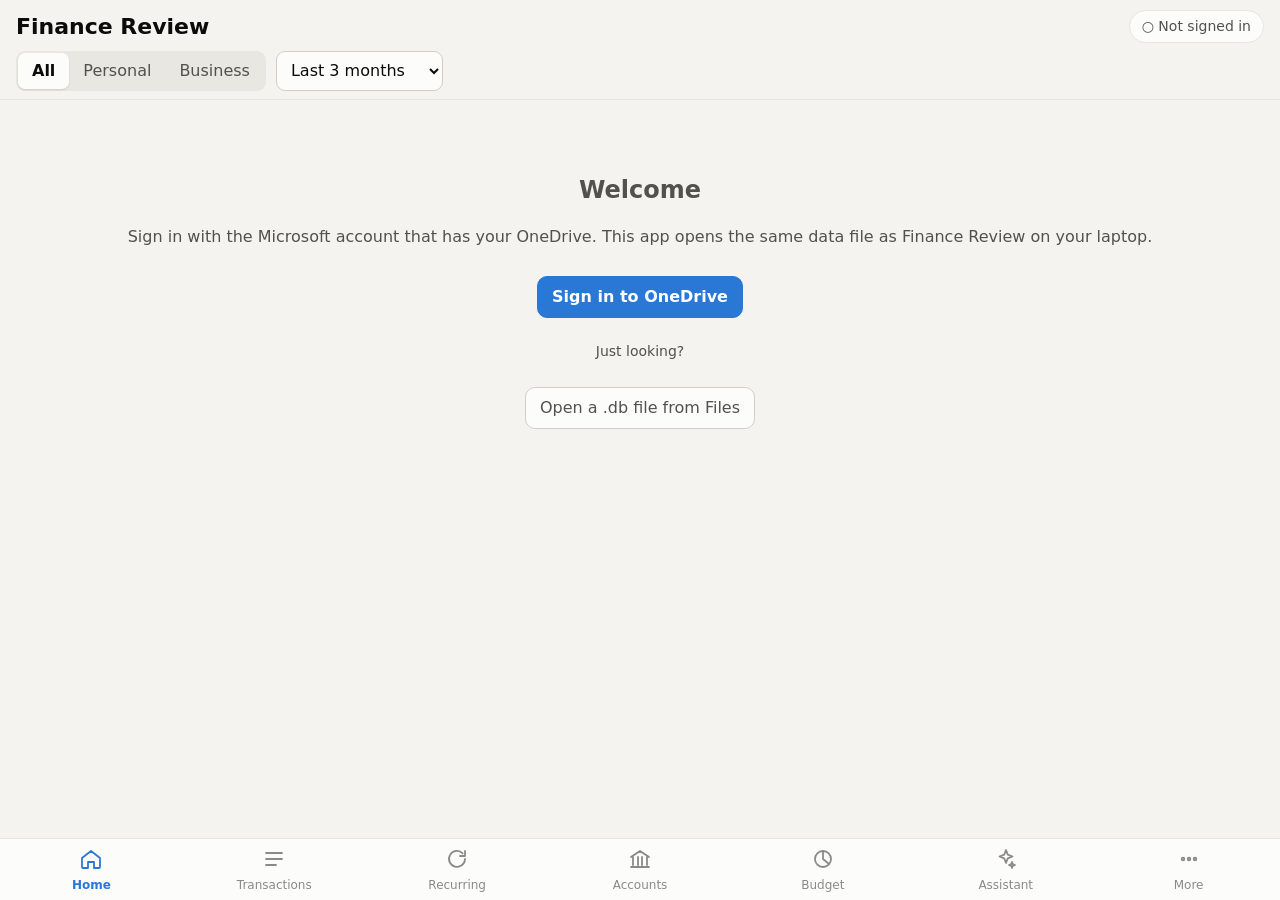
==== index.html @ 097a26e6 "Add files via upload" ====
<!DOCTYPE html>
<html lang="en">
<head>
<meta charset="utf-8">
<meta name="viewport" content="width=device-width, initial-scale=1, viewport-fit=cover">
<meta name="apple-mobile-web-app-capable" content="yes">
<meta name="mobile-web-app-capable" content="yes">
<meta name="apple-mobile-web-app-status-bar-style" content="default">
<meta name="apple-mobile-web-app-title" content="Finance">
<meta name="theme-color" content="#f4f3f0">
<link rel="manifest" href="manifest.webmanifest">
<link rel="apple-touch-icon" href="icon-180.png">
<link rel="icon" href="icon-180.png">
<title>Finance Review</title>
<link rel="stylesheet" href="app.css">
</head>
<body>
<header class="top">
  <div class="title-row">
    <h1>Finance Review</h1>
    <button id="syncPill" class="pill" type="button">Not signed in</button>
  </div>
  <div class="filters">
    <div class="seg" id="ownerSeg">
      <button data-v="All" class="on">All</button><button data-v="Personal">Personal</button><button data-v="Business">Business</button>
    </div>
    <select id="period" aria-label="Period">
      <option>This month</option><option>Last month</option><option selected>Last 3 months</option>
      <option>Last 6 months</option><option>Last 12 months</option><option>This year</option>
      <option>Last year</option><option>All time</option>
    </select>
  </div>
</header>

<main id="main"></main>

<nav class="tabs" id="tabs">
  <button data-tab="home" class="on"><span class="ic"><svg viewBox="0 0 24 24"><path d="M3 11l9-7 9 7v9a1 1 0 0 1-1 1h-5v-6H9v6H4a1 1 0 0 1-1-1z"/></svg></span>Home</button>
  <button data-tab="txns"><span class="ic"><svg viewBox="0 0 24 24"><path d="M4 6h16M4 12h16M4 18h10"/></svg></span>Transactions</button>
  <button data-tab="recurring"><span class="ic"><svg viewBox="0 0 24 24"><path d="M20 12a8 8 0 1 1-2.3-5.7M20 4v5h-5"/></svg></span>Recurring</button>
  <button data-tab="accounts"><span class="ic"><svg viewBox="0 0 24 24"><path d="M3 10l9-6 9 6M5 10v8M10 10v8M14 10v8M19 10v8M3 20h18"/></svg></span>Accounts</button>
  <button data-tab="budget"><span class="ic"><svg viewBox="0 0 24 24"><circle cx="12" cy="12" r="8"/><path d="M12 4v8l6 5"/></svg></span>Budget</button>
  <button data-tab="assistant"><span class="ic"><svg viewBox="0 0 24 24"><path d="M12 3l1.8 4.7L18.5 9.5l-4.7 1.8L12 16l-1.8-4.7L5.5 9.5l4.7-1.8z"/><path d="M18 15l.8 2.2L21 18l-2.2.8L18 21l-.8-2.2L15 18l2.2-.8z"/></svg></span>Assistant</button>
  <button data-tab="more"><span class="ic"><svg viewBox="0 0 24 24"><circle cx="6" cy="12" r="1.3"/><circle cx="12" cy="12" r="1.3"/><circle cx="18" cy="12" r="1.3"/></svg></span>More</button>
</nav>

<div id="sheetWrap" class="sheet-wrap" hidden>
  <div class="sheet" role="dialog" aria-modal="true">
    <div class="sheet-head"><h2 id="sheetTitle"></h2><button class="link" id="sheetClose" type="button">Close</button></div>
    <div id="sheetBody" class="sheet-body"></div>
    <div id="sheetActions" class="sheet-actions"></div>
  </div>
</div>
<div id="tip" class="tip" hidden></div>
<div id="toast" class="toast" hidden></div>
<input type="file" id="filePick" hidden>

<script src="shared.js"></script>
<script src="sql-wasm.js"></script>
<script src="assistant.js"></script>
<script src="app.js"></script>
</body>
</html>
---- app.css ----
:root {
  --bg: #f4f3f0; --surface: #fcfcfb; --line: #e6e5e0; --line2: #efeee9;
  --text: #0b0b0b; --text2: #52514e; --muted: #8b8a85;
  --blue: #2a78d6; --orange: #eb6834; --good: #1a7f37; --bad: #b42318; --warn: #8a5a00; --warnbg: #fff4d6;
  --radius: 12px;
  --safe-b: env(safe-area-inset-bottom, 0px); --safe-t: env(safe-area-inset-top, 0px);
}
* { box-sizing: border-box; -webkit-tap-highlight-color: transparent; }
html, body { margin: 0; background: var(--bg); color: var(--text);
  font: 16px/1.35 -apple-system, BlinkMacSystemFont, "Segoe UI", system-ui, sans-serif; }
button, select, input { font: inherit; color: inherit; }
button { cursor: pointer; }

.top { position: sticky; top: 0; z-index: 5; background: var(--bg); padding: calc(10px + var(--safe-t)) 16px 8px;
  border-bottom: 1px solid var(--line); }
.title-row { display: flex; align-items: center; justify-content: space-between; gap: 10px; }
h1 { font-size: 22px; margin: 0; }
.filters { display: flex; gap: 10px; margin-top: 8px; flex-wrap: wrap; }
.seg { display: inline-flex; background: #e8e7e2; border-radius: 9px; padding: 2px; }
.seg button { border: 0; background: transparent; padding: 7px 14px; border-radius: 7px; color: var(--text2); min-height: 36px; }
.seg button.on { background: var(--surface); color: var(--text); font-weight: 600; box-shadow: 0 1px 2px rgba(0,0,0,.12); }
select, input[type=text], input[type=number], input[type=date], input[type=search] {
  background: var(--surface); border: 1px solid #cfcec8; border-radius: 9px; padding: 7px 10px; min-height: 40px; }
input[type=search] { width: 100%; }
.pill { border: 1px solid var(--line); background: var(--surface); border-radius: 999px; padding: 6px 12px; font-size: 14px; color: var(--text2); }
.pill.ok::before { content: "● "; color: var(--good); }
.pill.busy::before { content: "● "; color: var(--blue); }
.pill.err::before { content: "● "; color: var(--bad); }
.pill.off::before { content: "○ "; }

main { padding: 14px 16px calc(90px + var(--safe-b)); max-width: 1200px; margin: 0 auto; }
.tabs { position: fixed; bottom: 0; left: 0; right: 0; z-index: 6; display: flex; background: rgba(252,252,251,.96);
  border-top: 1px solid var(--line); padding-bottom: var(--safe-b); backdrop-filter: blur(12px); }
.tabs button { flex: 1; border: 0; background: none; padding: 8px 2px 7px; font-size: 12px; color: var(--muted);
  display: flex; flex-direction: column; align-items: center; gap: 2px; min-height: 54px; }
.tabs button .ic svg { width: 24px; height: 24px; fill: none; stroke: currentColor; stroke-width: 1.8; stroke-linecap: round; stroke-linejoin: round; }
.tabs button.on { color: var(--blue); font-weight: 600; }

.grid { display: grid; gap: 12px; }
.kpis { grid-template-columns: repeat(auto-fit, minmax(170px, 1fr)); }
.two { grid-template-columns: repeat(auto-fit, minmax(340px, 1fr)); }
.card { background: var(--surface); border: 1px solid var(--line); border-radius: var(--radius); padding: 12px 14px; }
.kpi .t { color: var(--text2); font-size: 13px; }
.kpi .v { font-size: 25px; font-weight: 650; margin: 2px 0; font-variant-numeric: tabular-nums; }
.kpi .s { color: var(--text2); font-size: 13px; }
.card h3 { font-size: 15px; margin: 0 0 8px; }
.section-title { font-weight: 650; margin: 18px 2px 8px; font-size: 16px; }
.muted { color: var(--text2); font-size: 14px; }
.warnbox { background: var(--warnbg); color: var(--warn); border-radius: 10px; padding: 10px 12px; margin-bottom: 12px; }
.warnbox button { border: 0; background: none; color: var(--blue); text-decoration: underline; padding: 0 4px; }
.good { color: var(--good); } .bad { color: var(--bad); }
.num { text-align: right; font-variant-numeric: tabular-nums; white-space: nowrap; }

.btn { border: 1px solid #cfcec8; background: var(--surface); border-radius: 10px; padding: 9px 14px; min-height: 42px; }
.btn.primary { background: var(--blue); border-color: var(--blue); color: #fff; font-weight: 600; }
.btn.danger { color: var(--bad); }
.btn:disabled { opacity: .5; }
.row-btns { display: flex; gap: 8px; flex-wrap: wrap; margin: 10px 0; }
.link { border: 0; background: none; color: var(--blue); padding: 6px; }

.list { background: var(--surface); border: 1px solid var(--line); border-radius: var(--radius); overflow: hidden; }
.li { display: flex; align-items: center; gap: 12px; padding: 11px 14px; border-top: 1px solid var(--line2); min-height: 56px; }
.li:first-child { border-top: 0; }
.li.tap:active { background: #eef4fc; }
.li .main { flex: 1; min-width: 0; }
.li .l1 { white-space: nowrap; overflow: hidden; text-overflow: ellipsis; }
.li .l2 { color: var(--text2); font-size: 13px; white-space: nowrap; overflow: hidden; text-overflow: ellipsis; }
.li .amt { font-weight: 600; }
.tag { display: inline-block; font-size: 12px; border-radius: 6px; padding: 1px 6px; background: #ecebe6; color: var(--text2); }
.tag.unc { background: var(--warnbg); color: var(--warn); }
.datehead { padding: 7px 14px; background: #f0efea; color: var(--text2); font-size: 13px; font-weight: 600; }

.bar { height: 10px; background: #ecebe6; border-radius: 5px; overflow: hidden; }
.bar > i { display: block; height: 100%; background: var(--blue); border-radius: 5px; }
.bar.over > i { background: var(--bad); }

table.t { width: 100%; border-collapse: collapse; font-size: 14px; }
table.t th { text-align: left; color: var(--text2); font-weight: 600; padding: 6px 8px; border-bottom: 1px solid var(--line); background: #f0efea; }
table.t td { padding: 7px 8px; border-bottom: 1px solid var(--line2); }
.scroll-x { overflow-x: auto; }

svg text { font-family: inherit; }
.chart { width: 100%; display: block; }
.legend { display: flex; gap: 14px; font-size: 13px; color: var(--text2); margin: 0 0 4px; }
.legend i { display: inline-block; width: 10px; height: 10px; border-radius: 3px; margin-right: 5px; vertical-align: -1px; }

.sheet-wrap { position: fixed; inset: 0; z-index: 20; background: rgba(0,0,0,.35); display: flex; align-items: flex-end; justify-content: center; }
.sheet-wrap[hidden] { display: none; }
.sheet { background: var(--bg); width: 100%; max-width: 760px; max-height: 92vh; border-radius: 16px 16px 0 0; display: flex; flex-direction: column;
  padding-bottom: var(--safe-b); }
@media (min-width: 800px) { .sheet-wrap { align-items: center; } .sheet { border-radius: 16px; max-height: 86vh; } }
.sheet-head { display: flex; align-items: center; justify-content: space-between; padding: 14px 16px 6px; }
.sheet-head h2 { font-size: 18px; margin: 0; }
.sheet-body { overflow: auto; padding: 6px 16px 10px; }
.sheet-actions { display: flex; gap: 8px; justify-content: flex-end; padding: 10px 16px 14px; border-top: 1px solid var(--line); }
.sheet-actions:empty { display: none; }
.field { display: flex; flex-direction: column; gap: 4px; margin: 10px 0; }
.field > span { font-size: 13px; color: var(--text2); }
.cats { display: flex; flex-wrap: wrap; gap: 8px; }
.cats button { border: 1px solid #cfcec8; background: var(--surface); border-radius: 999px; padding: 7px 12px; min-height: 38px; }
.cats button.on { background: var(--blue); color: #fff; border-color: var(--blue); }

.tip { position: fixed; z-index: 30; background: #1f1f1d; color: #fff; font-size: 13px; padding: 7px 10px; border-radius: 8px;
  pointer-events: none; max-width: 260px; }
.toast { position: fixed; z-index: 40; left: 50%; transform: translateX(-50%); bottom: calc(80px + var(--safe-b));
  background: #1f1f1d; color: #fff; padding: 10px 16px; border-radius: 10px; font-size: 14px; max-width: 90vw; }
.empty { text-align: center; padding: 40px 20px; color: var(--text2); }
.empty .btn { margin-top: 12px; }

.quick { display: flex; flex-wrap: wrap; gap: 8px; align-items: center; margin-bottom: 12px; }
.chat .msg { border-radius: 14px; padding: 10px 14px; margin: 10px 0; max-width: 92%; }
.chat .msg.you { background: #2a78d6; color: #fff; margin-left: auto; width: fit-content; white-space: pre-wrap; }
.chat .msg.claude { background: var(--surface); border: 1px solid var(--line); }
.chat .msg.claude p { margin: 6px 0; } .chat .msg.claude ul, .chat .msg.claude ol { margin: 6px 0; padding-left: 22px; }
.chat .msg.claude h3, .chat .msg.claude h4 { margin: 12px 0 6px; font-size: 16px; }
.chat .msg.claude table.t { margin: 8px 0; }
.chat .msg.err { background: #fde8e7; color: var(--bad); }
.askbar { position: sticky; bottom: calc(64px + var(--safe-b)); display: flex; gap: 8px; align-items: flex-end; margin-top: 12px;
  background: var(--bg); padding: 8px 0; }
.askbar textarea { flex: 1; resize: none; border: 1px solid #cfcec8; border-radius: 12px; padding: 10px 12px; font: inherit; background: var(--surface); min-height: 48px; }
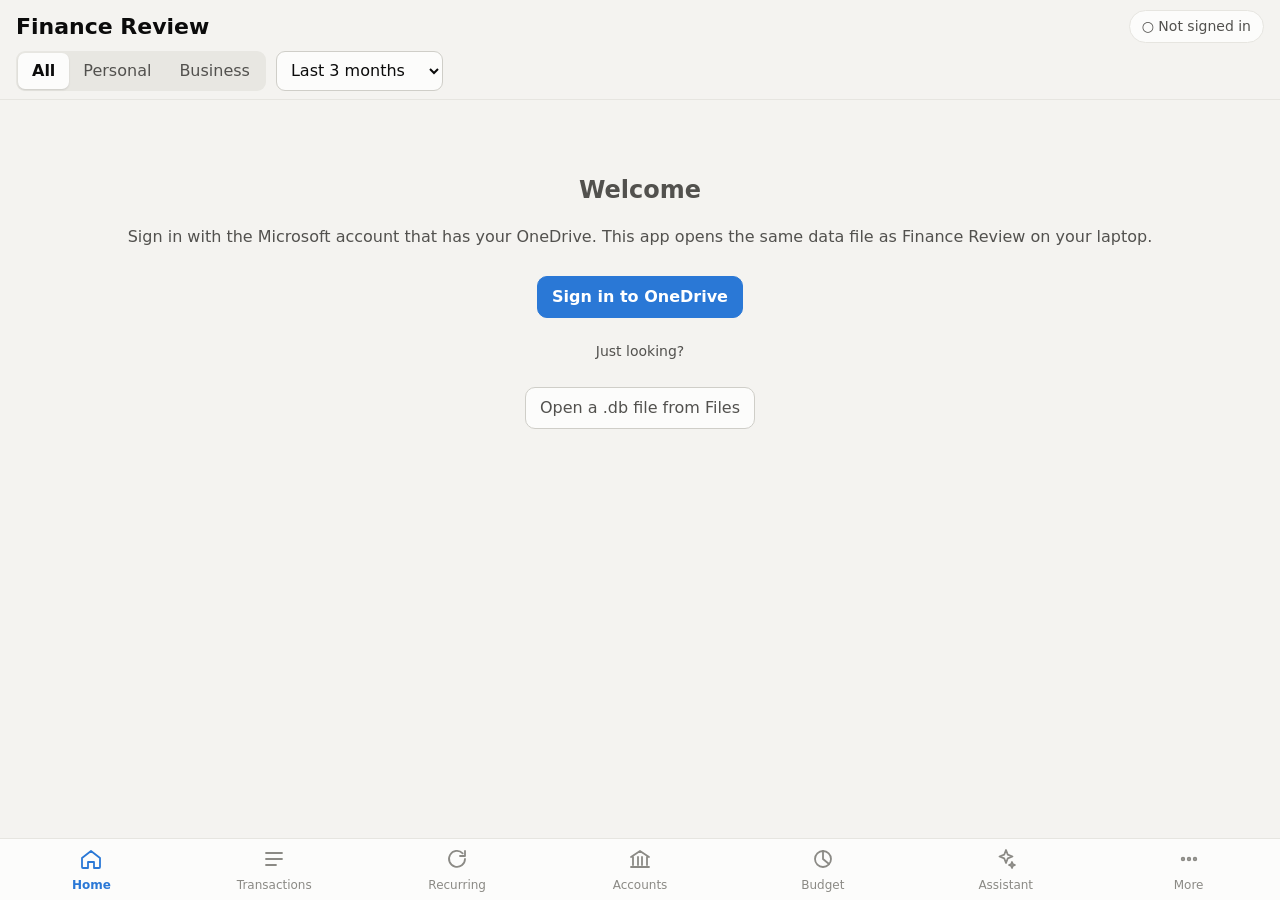
==== commit 29d31286: "Add files via upload" ====
--- a/index.html
+++ b/index.html
@@ -12,7 +12,7 @@
 <link rel="apple-touch-icon" href="icon-180.png">
 <link rel="icon" href="icon-180.png">
 <title>Finance Review</title>
-<link rel="stylesheet" href="app.css">
+<link rel="stylesheet" href="app.css?v=202610311734">
 </head>
 <body>
 <header class="top">
@@ -55,9 +55,9 @@
 <div id="toast" class="toast" hidden></div>
 <input type="file" id="filePick" hidden>
 
-<script src="shared.js"></script>
-<script src="sql-wasm.js"></script>
-<script src="assistant.js"></script>
-<script src="app.js"></script>
+<script src="shared.js?v=202610311734"></script>
+<script src="sql-wasm.js?v=202610311734"></script>
+<script src="assistant.js?v=202610311734"></script>
+<script src="app.js?v=202610311734"></script>
 </body>
 </html>
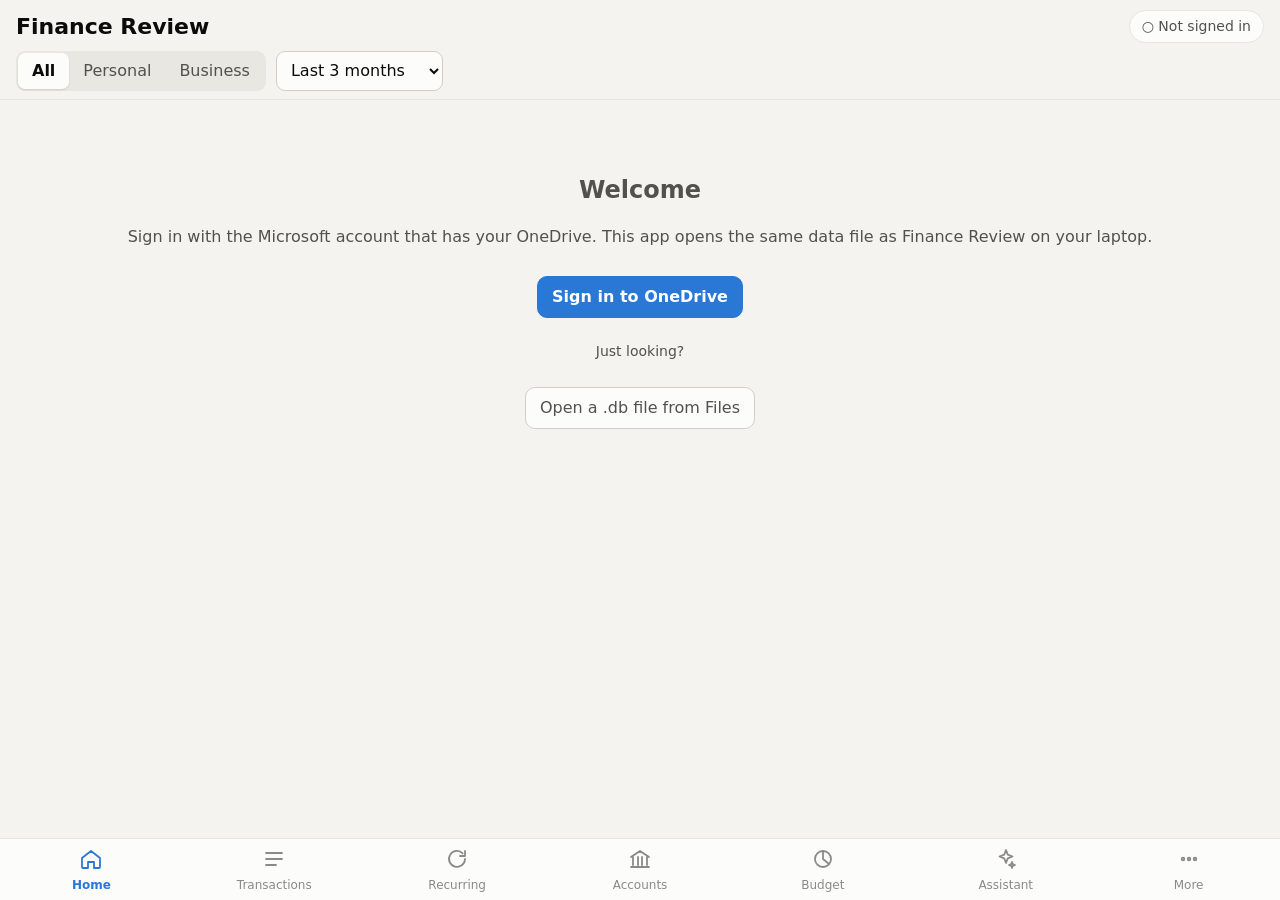
==== commit a397f916: "Add files via upload" ====
--- a/index.html
+++ b/index.html
@@ -12,7 +12,7 @@
 <link rel="apple-touch-icon" href="icon-180.png">
 <link rel="icon" href="icon-180.png">
 <title>Finance Review</title>
-<link rel="stylesheet" href="app.css?v=202610311734">
+<link rel="stylesheet" href="app.css?v=202610312045">
 </head>
 <body>
 <header class="top">
@@ -55,9 +55,9 @@
 <div id="toast" class="toast" hidden></div>
 <input type="file" id="filePick" hidden>
 
-<script src="shared.js?v=202610311734"></script>
-<script src="sql-wasm.js?v=202610311734"></script>
-<script src="assistant.js?v=202610311734"></script>
-<script src="app.js?v=202610311734"></script>
+<script src="shared.js?v=202610312045"></script>
+<script src="sql-wasm.js?v=202610312045"></script>
+<script src="assistant.js?v=202610312045"></script>
+<script src="app.js?v=202610312045"></script>
 </body>
 </html>
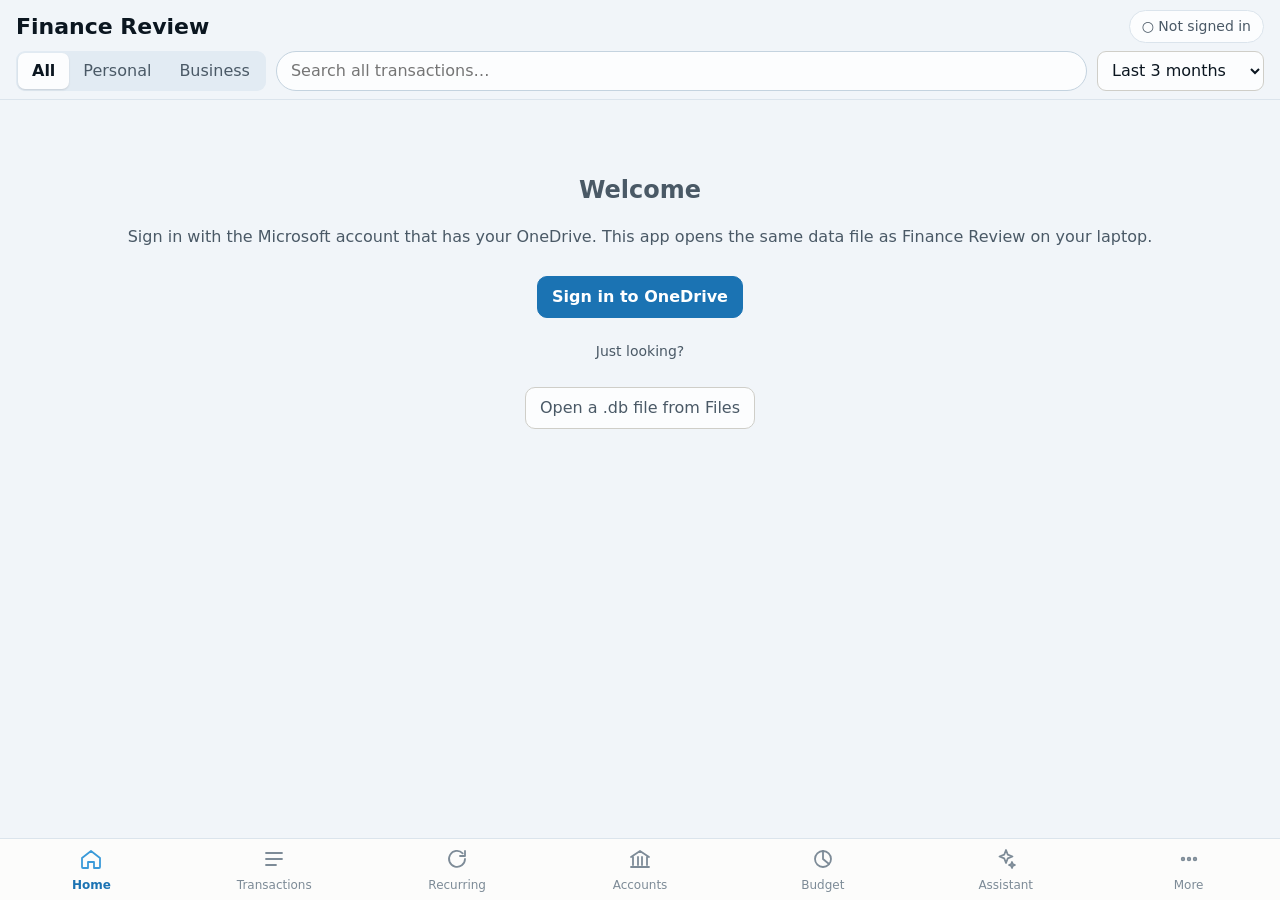
==== commit 770e1070: "Add files via upload" ====
--- a/index.html
+++ b/index.html
@@ -7,12 +7,12 @@
 <meta name="mobile-web-app-capable" content="yes">
 <meta name="apple-mobile-web-app-status-bar-style" content="default">
 <meta name="apple-mobile-web-app-title" content="Finance">
-<meta name="theme-color" content="#f4f3f0">
+<meta name="theme-color" content="#f1f5f9">
 <link rel="manifest" href="manifest.webmanifest">
 <link rel="apple-touch-icon" href="icon-180.png">
 <link rel="icon" href="icon-180.png">
 <title>Finance Review</title>
-<link rel="stylesheet" href="app.css?v=202610312045">
+<link rel="stylesheet" href="app.css?v=202611010832">
 </head>
 <body>
 <header class="top">
@@ -24,6 +24,7 @@
     <div class="seg" id="ownerSeg">
       <button data-v="All" class="on">All</button><button data-v="Personal">Personal</button><button data-v="Business">Business</button>
     </div>
+    <input id="gsearch" type="search" placeholder="Search all transactions…" aria-label="Search all transactions" autocomplete="off">
     <select id="period" aria-label="Period">
       <option>This month</option><option>Last month</option><option selected>Last 3 months</option>
       <option>Last 6 months</option><option>Last 12 months</option><option>This year</option>
@@ -51,13 +52,15 @@
     <div id="sheetActions" class="sheet-actions"></div>
   </div>
 </div>
+<div id="lockScreen" class="lockscreen" hidden></div>
 <div id="tip" class="tip" hidden></div>
 <div id="toast" class="toast" hidden></div>
 <input type="file" id="filePick" hidden>
 
-<script src="shared.js?v=202610312045"></script>
-<script src="sql-wasm.js?v=202610312045"></script>
-<script src="assistant.js?v=202610312045"></script>
-<script src="app.js?v=202610312045"></script>
+<script src="shared.js?v=202611010832"></script>
+<script src="sql-wasm.js?v=202611010832"></script>
+<script src="assistant.js?v=202611010832"></script>
+<script src="app.js?v=202611010832"></script>
+<script src="lock.js?v=202611010832"></script>
 </body>
 </html>
--- a/app.css
+++ b/app.css
@@ -1,7 +1,7 @@
 :root {
-  --bg: #f4f3f0; --surface: #fcfcfb; --line: #e6e5e0; --line2: #efeee9;
-  --text: #0b0b0b; --text2: #52514e; --muted: #8b8a85;
-  --blue: #2a78d6; --orange: #eb6834; --good: #1a7f37; --bad: #b42318; --warn: #8a5a00; --warnbg: #fff4d6;
+  --bg: #f1f5f9; --surface: #fcfdfe; --line: #dbe4ec; --line2: #e9eff4;
+  --text: #0b1620; --text2: #4a5966; --muted: #7d8b97;
+  --sky: #3a9ad9; --blue: #1b73b3; --coral: #f0785a; --orange: #f0785a; --tint: #dceefb; --good: #1a7f37; --bad: #b42318; --warn: #8a5a00; --warnbg: #fff4d6;
   --radius: 12px;
   --safe-b: env(safe-area-inset-bottom, 0px); --safe-t: env(safe-area-inset-top, 0px);
 }
@@ -16,10 +16,10 @@
 .title-row { display: flex; align-items: center; justify-content: space-between; gap: 10px; }
 h1 { font-size: 22px; margin: 0; }
 .filters { display: flex; gap: 10px; margin-top: 8px; flex-wrap: wrap; }
-.seg { display: inline-flex; background: #e8e7e2; border-radius: 9px; padding: 2px; }
+.seg { display: inline-flex; background: #e2ebf3; border-radius: 9px; padding: 2px; }
 .seg button { border: 0; background: transparent; padding: 7px 14px; border-radius: 7px; color: var(--text2); min-height: 36px; }
 .seg button.on { background: var(--surface); color: var(--text); font-weight: 600; box-shadow: 0 1px 2px rgba(0,0,0,.12); }
-select, input[type=text], input[type=number], input[type=date], input[type=search] {
+select, input[type=text], input[type=password], input[type=number], input[type=date], input[type=search] {
   background: var(--surface); border: 1px solid #cfcec8; border-radius: 9px; padding: 7px 10px; min-height: 40px; }
 input[type=search] { width: 100%; }
 .pill { border: 1px solid var(--line); background: var(--surface); border-radius: 999px; padding: 6px 12px; font-size: 14px; color: var(--text2); }
@@ -35,6 +35,7 @@
   display: flex; flex-direction: column; align-items: center; gap: 2px; min-height: 54px; }
 .tabs button .ic svg { width: 24px; height: 24px; fill: none; stroke: currentColor; stroke-width: 1.8; stroke-linecap: round; stroke-linejoin: round; }
 .tabs button.on { color: var(--blue); font-weight: 600; }
+.tabs button.on .ic svg { stroke: var(--sky); }
 
 .grid { display: grid; gap: 12px; }
 .kpis { grid-template-columns: repeat(auto-fit, minmax(170px, 1fr)); }
@@ -61,21 +62,21 @@
 .list { background: var(--surface); border: 1px solid var(--line); border-radius: var(--radius); overflow: hidden; }
 .li { display: flex; align-items: center; gap: 12px; padding: 11px 14px; border-top: 1px solid var(--line2); min-height: 56px; }
 .li:first-child { border-top: 0; }
-.li.tap:active { background: #eef4fc; }
+.li.tap:active { background: var(--tint); }
 .li .main { flex: 1; min-width: 0; }
 .li .l1 { white-space: nowrap; overflow: hidden; text-overflow: ellipsis; }
 .li .l2 { color: var(--text2); font-size: 13px; white-space: nowrap; overflow: hidden; text-overflow: ellipsis; }
 .li .amt { font-weight: 600; }
-.tag { display: inline-block; font-size: 12px; border-radius: 6px; padding: 1px 6px; background: #ecebe6; color: var(--text2); }
+.tag { display: inline-block; font-size: 12px; border-radius: 6px; padding: 1px 6px; background: #e6eef5; color: var(--text2); }
 .tag.unc { background: var(--warnbg); color: var(--warn); }
-.datehead { padding: 7px 14px; background: #f0efea; color: var(--text2); font-size: 13px; font-weight: 600; }
+.datehead { padding: 7px 14px; background: #eaf2f8; color: var(--text2); font-size: 13px; font-weight: 600; }
 
-.bar { height: 10px; background: #ecebe6; border-radius: 5px; overflow: hidden; }
-.bar > i { display: block; height: 100%; background: var(--blue); border-radius: 5px; }
-.bar.over > i { background: var(--bad); }
+.bar { height: 10px; background: #e3ebf2; border-radius: 5px; overflow: hidden; }
+.bar > i { display: block; height: 100%; background: var(--sky); border-radius: 5px; }
+.bar.over > i { background: var(--coral); }
 
 table.t { width: 100%; border-collapse: collapse; font-size: 14px; }
-table.t th { text-align: left; color: var(--text2); font-weight: 600; padding: 6px 8px; border-bottom: 1px solid var(--line); background: #f0efea; }
+table.t th { text-align: left; color: var(--text2); font-weight: 600; padding: 6px 8px; border-bottom: 1px solid var(--line); background: #eaf2f8; }
 table.t td { padding: 7px 8px; border-bottom: 1px solid var(--line2); }
 .scroll-x { overflow-x: auto; }
 
@@ -109,7 +110,7 @@
 
 .quick { display: flex; flex-wrap: wrap; gap: 8px; align-items: center; margin-bottom: 12px; }
 .chat .msg { border-radius: 14px; padding: 10px 14px; margin: 10px 0; max-width: 92%; }
-.chat .msg.you { background: #2a78d6; color: #fff; margin-left: auto; width: fit-content; white-space: pre-wrap; }
+.chat .msg.you { background: var(--blue); color: #fff; margin-left: auto; width: fit-content; white-space: pre-wrap; }
 .chat .msg.claude { background: var(--surface); border: 1px solid var(--line); }
 .chat .msg.claude p { margin: 6px 0; } .chat .msg.claude ul, .chat .msg.claude ol { margin: 6px 0; padding-left: 22px; }
 .chat .msg.claude h3, .chat .msg.claude h4 { margin: 12px 0 6px; font-size: 16px; }
@@ -118,3 +119,24 @@
 .askbar { position: sticky; bottom: calc(64px + var(--safe-b)); display: flex; gap: 8px; align-items: flex-end; margin-top: 12px;
   background: var(--bg); padding: 8px 0; }
 .askbar textarea { flex: 1; resize: none; border: 1px solid #cfcec8; border-radius: 12px; padding: 10px 12px; font: inherit; background: var(--surface); min-height: 48px; }
+
+#gsearch { flex: 1; min-width: 200px; border-radius: 20px; padding: 7px 14px; border: 1px solid #c4d3df; background: var(--surface); min-height: 40px; }
+#gsearch:focus, select:focus, input:focus, textarea:focus { outline: 2px solid var(--sky); outline-offset: 0; }
+.infobox { background: var(--tint); border: 1px solid #b9dcf4; border-radius: 10px; padding: 8px 12px; margin-bottom: 10px; }
+.infobox .link { padding: 0 4px; }
+.cats button .kindtag { font-size: 11px; margin-left: 6px; color: var(--text2); background: #e6eef5; border-radius: 5px; padding: 0 5px; }
+.cats button.on .kindtag { color: #fff; background: rgba(255,255,255,.25); }
+.newcat { display: flex; flex-wrap: wrap; gap: 8px; align-items: center; margin-top: 8px; padding: 8px 10px; background: #fff5f1; border: 1px solid #f8cfc2; border-radius: 10px; }
+.newcat[hidden] { display: none; }
+.pill.ok::before { content: "● "; color: var(--good); }
+
+.lockscreen { position: fixed; inset: 0; z-index: 50; background: var(--bg); display: flex; align-items: center; justify-content: center; padding: 20px; }
+.lockscreen[hidden] { display: none; }
+body.locked .top, body.locked main, body.locked .tabs { visibility: hidden; }
+.lockcard { background: var(--surface); border: 1px solid var(--line); border-radius: 16px; padding: 28px; width: 100%; max-width: 400px;
+  display: flex; flex-direction: column; gap: 10px; box-shadow: 0 6px 30px rgba(11,22,32,.08); }
+.lockcard h2 { margin: 0; text-align: center; font-size: 24px; }
+.lockcard > .muted { text-align: center; margin: 0 0 6px; }
+.lockcard input { min-height: 46px; font-size: 17px; }
+.btn.big { min-height: 48px; font-size: 17px; }
+.lockmsg { color: var(--bad); text-align: center; margin: 4px 0; min-height: 20px; font-size: 15px; }
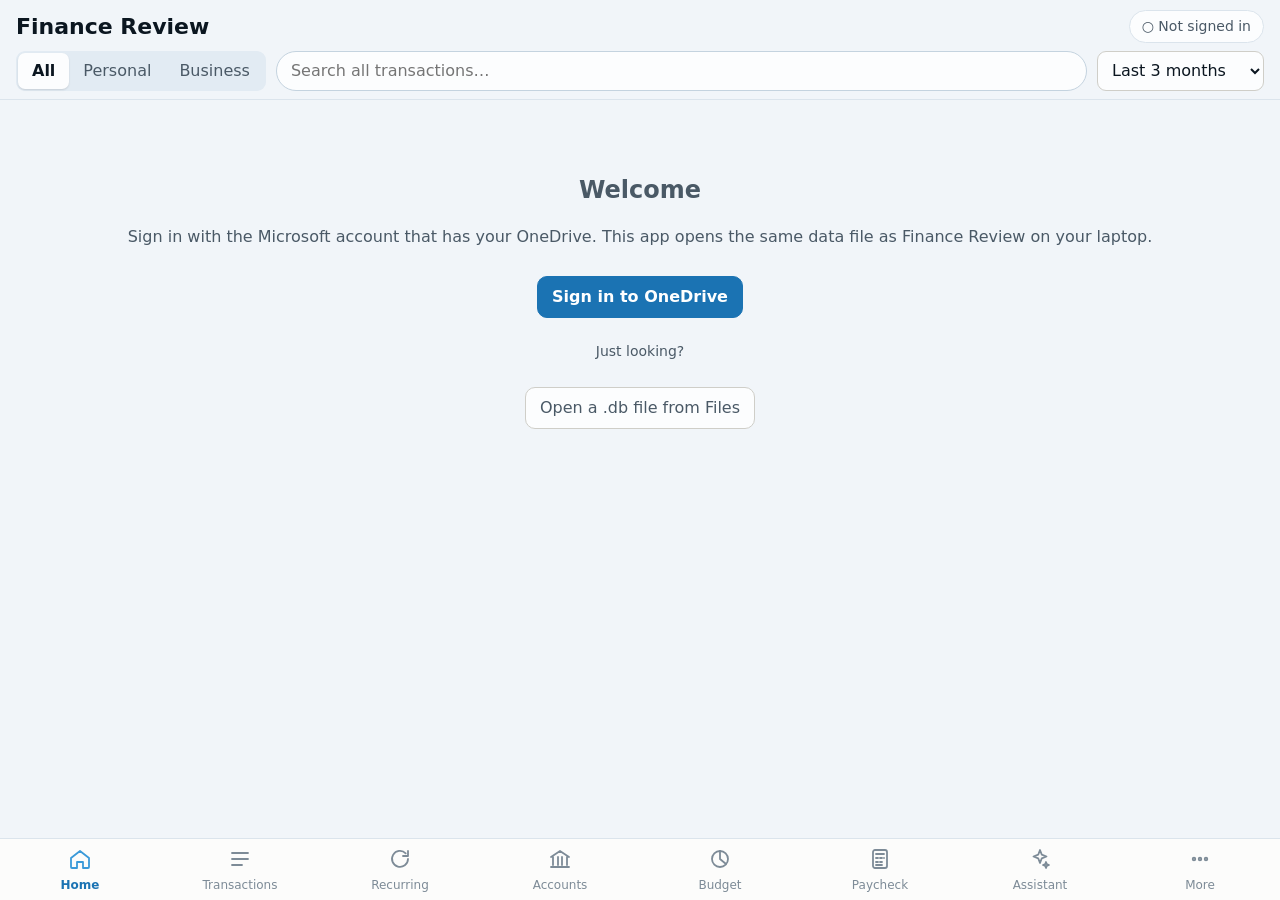
==== commit 3c1ef885: "Add files via upload" ====
--- a/index.html
+++ b/index.html
@@ -12,7 +12,7 @@
 <link rel="apple-touch-icon" href="icon-180.png">
 <link rel="icon" href="icon-180.png">
 <title>Finance Review</title>
-<link rel="stylesheet" href="app.css?v=202611010832">
+<link rel="stylesheet" href="app.css?v=202611091949">
 </head>
 <body>
 <header class="top">
@@ -41,6 +41,7 @@
   <button data-tab="recurring"><span class="ic"><svg viewBox="0 0 24 24"><path d="M20 12a8 8 0 1 1-2.3-5.7M20 4v5h-5"/></svg></span>Recurring</button>
   <button data-tab="accounts"><span class="ic"><svg viewBox="0 0 24 24"><path d="M3 10l9-6 9 6M5 10v8M10 10v8M14 10v8M19 10v8M3 20h18"/></svg></span>Accounts</button>
   <button data-tab="budget"><span class="ic"><svg viewBox="0 0 24 24"><circle cx="12" cy="12" r="8"/><path d="M12 4v8l6 5"/></svg></span>Budget</button>
+  <button data-tab="planner"><span class="ic"><svg viewBox="0 0 24 24"><rect x="5" y="3" width="14" height="18" rx="2"/><path d="M8 7h8M8 11h2M12 11h2M16 11h0M8 15h2M12 15h2M8 18h6"/></svg></span>Paycheck</button>
   <button data-tab="assistant"><span class="ic"><svg viewBox="0 0 24 24"><path d="M12 3l1.8 4.7L18.5 9.5l-4.7 1.8L12 16l-1.8-4.7L5.5 9.5l4.7-1.8z"/><path d="M18 15l.8 2.2L21 18l-2.2.8L18 21l-.8-2.2L15 18l2.2-.8z"/></svg></span>Assistant</button>
   <button data-tab="more"><span class="ic"><svg viewBox="0 0 24 24"><circle cx="6" cy="12" r="1.3"/><circle cx="12" cy="12" r="1.3"/><circle cx="18" cy="12" r="1.3"/></svg></span>More</button>
 </nav>
@@ -57,10 +58,11 @@
 <div id="toast" class="toast" hidden></div>
 <input type="file" id="filePick" hidden>
 
-<script src="shared.js?v=202611010832"></script>
-<script src="sql-wasm.js?v=202611010832"></script>
-<script src="assistant.js?v=202611010832"></script>
-<script src="app.js?v=202611010832"></script>
-<script src="lock.js?v=202611010832"></script>
+<script src="shared.js?v=202611091949"></script>
+<script src="sql-wasm.js?v=202611091949"></script>
+<script src="assistant.js?v=202611091949"></script>
+<script src="planner.js?v=202611091949"></script>
+<script src="app.js?v=202611091949"></script>
+<script src="lock.js?v=202611091949"></script>
 </body>
 </html>
